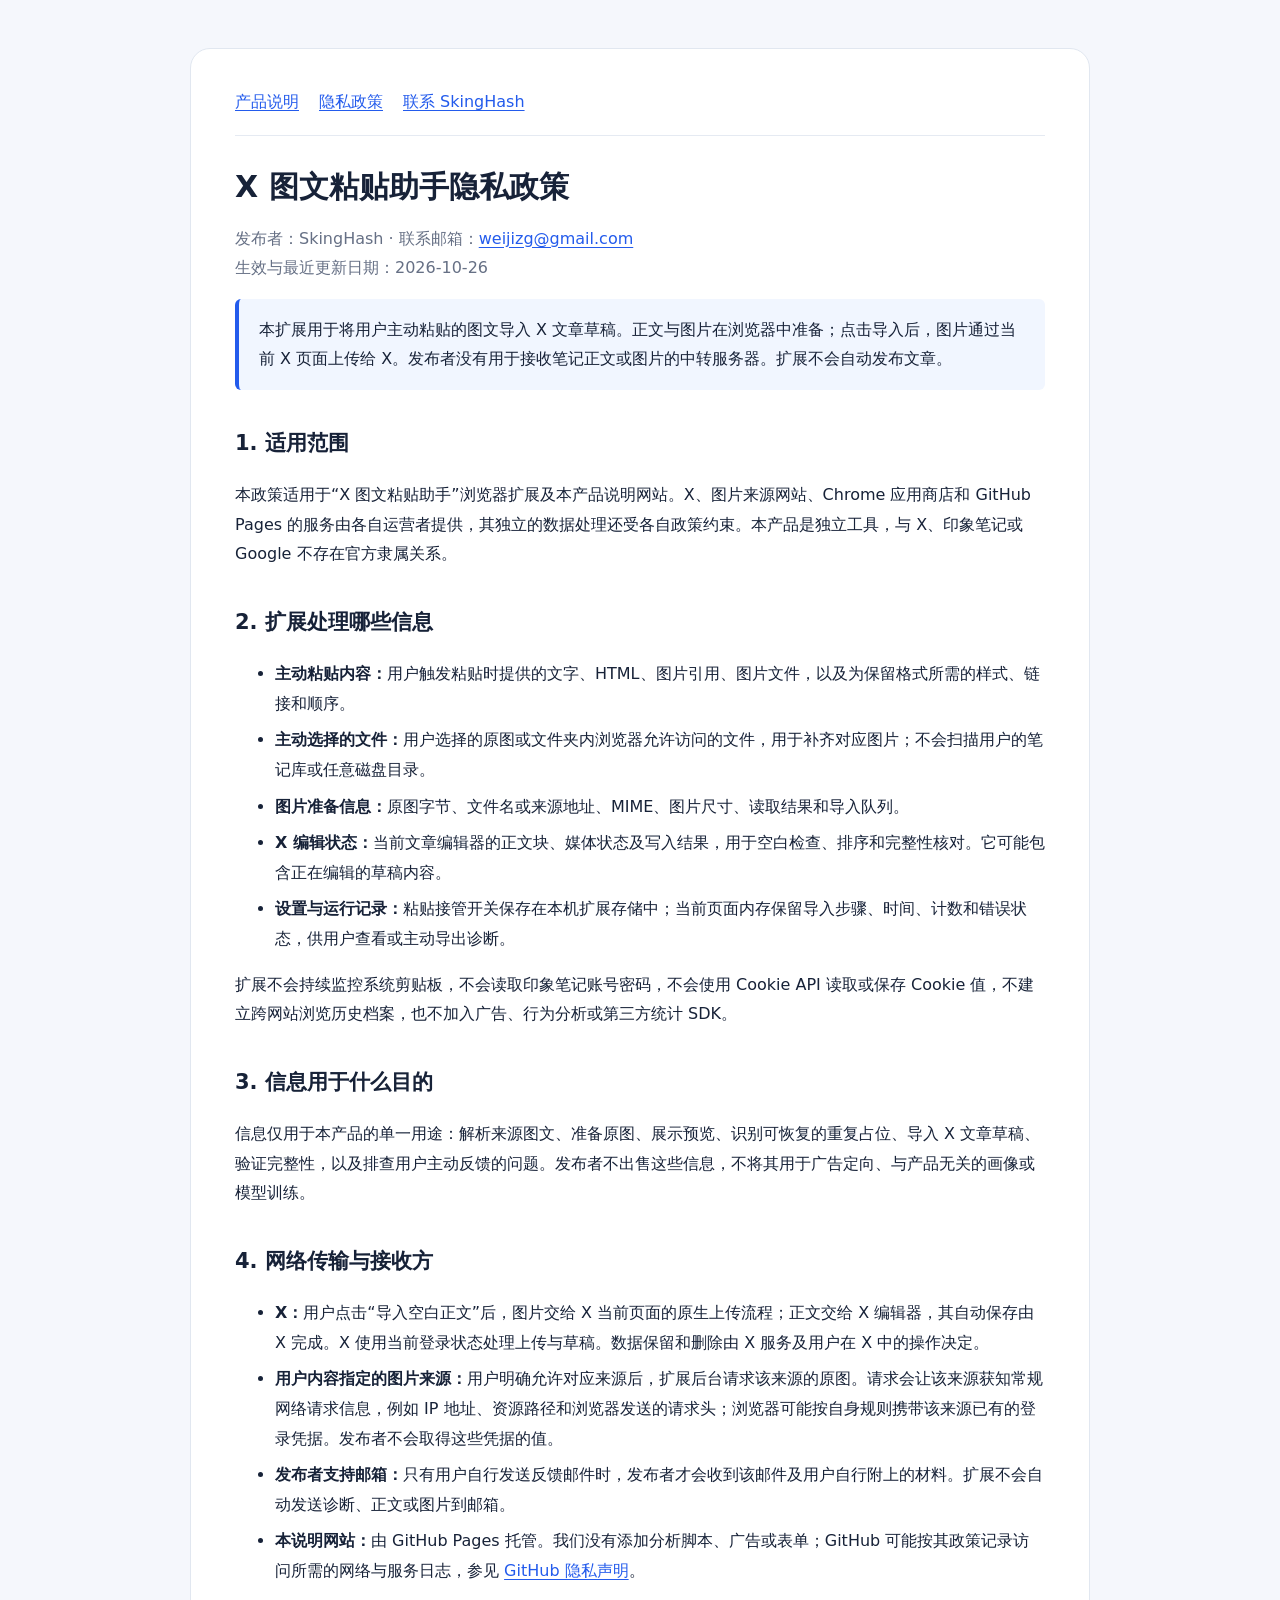
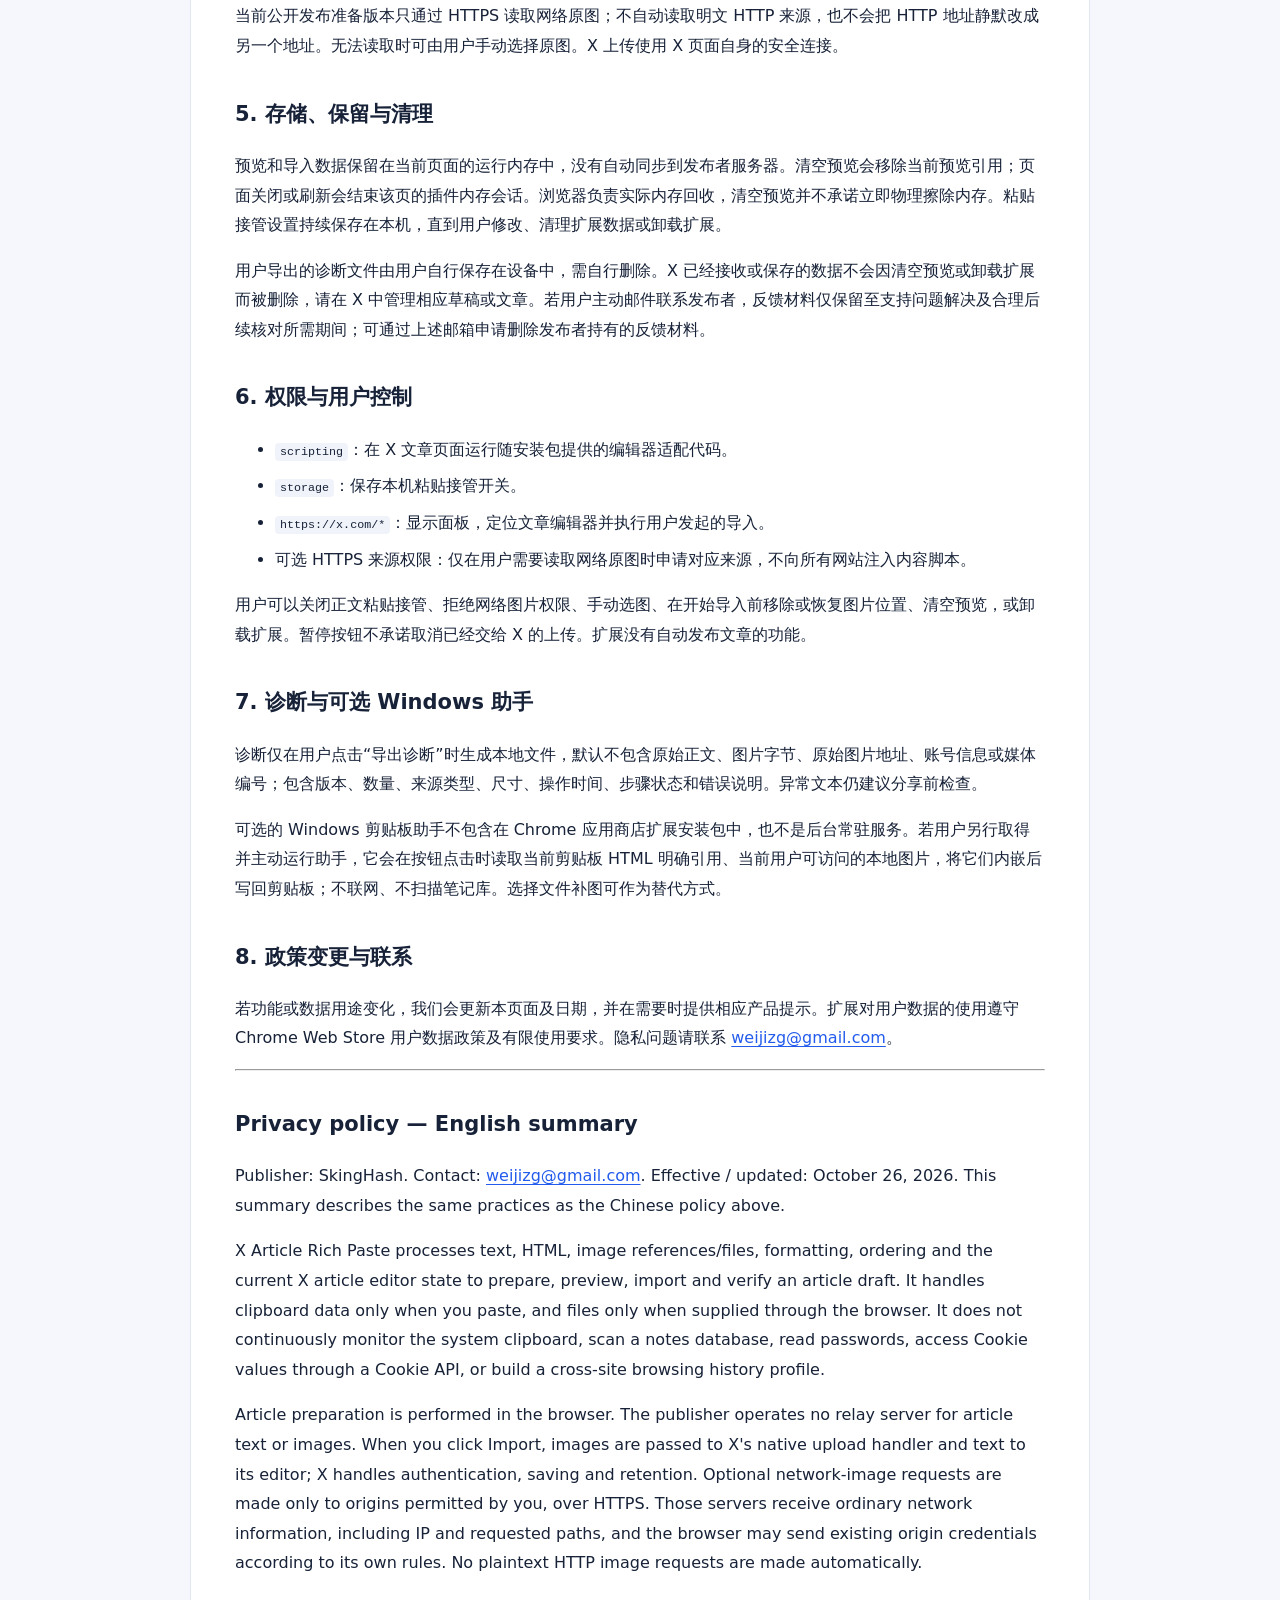
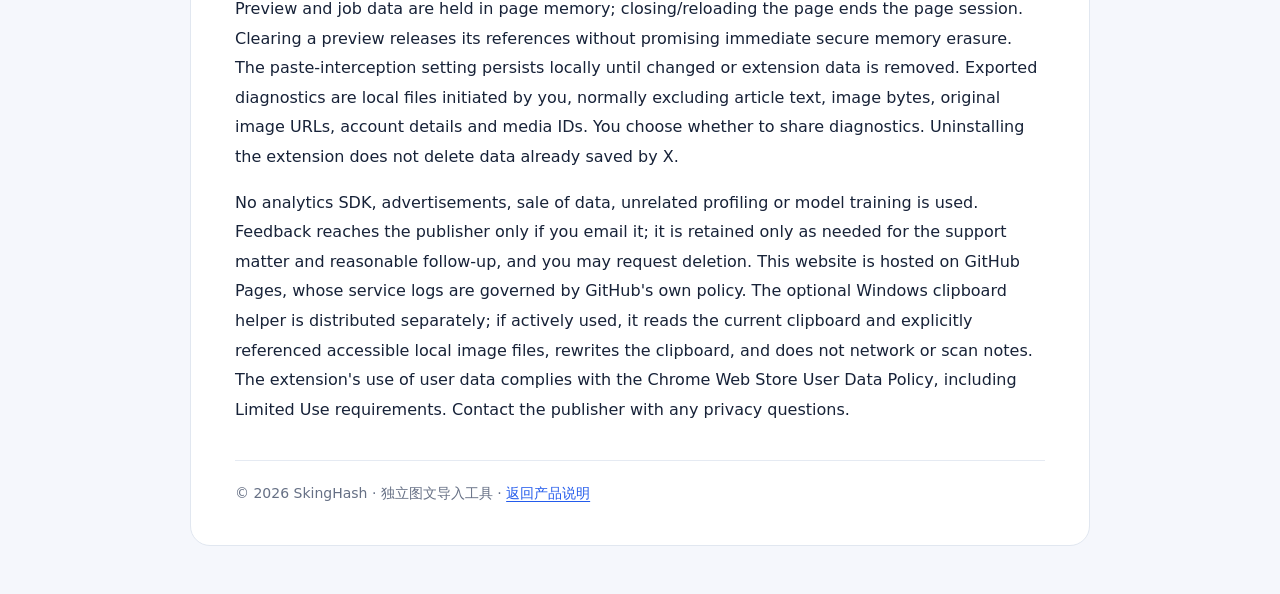
==== privacy.html @ 23a30d15 "Publish product information and privacy policy" ====
<!doctype html>
<html lang="zh-CN"><head><meta charset="utf-8"><meta name="viewport" content="width=device-width,initial-scale=1"><meta name="description" content="X 图文粘贴助手隐私政策：主动粘贴内容的处理、原图读取、向 X 上传及用户控制。"><title>隐私政策 · X 图文粘贴助手</title><link rel="stylesheet" href="site.css"></head><body><main>
<nav><a href="./">产品说明</a><a href="privacy.html" aria-current="page">隐私政策</a><a href="mailto:weijizg@gmail.com">联系 SkingHash</a></nav>
<h1>X 图文粘贴助手隐私政策</h1>
<p class="muted">发布者：SkingHash · 联系邮箱：<a href="mailto:weijizg@gmail.com">weijizg@gmail.com</a><br>生效与最近更新日期：2026-10-26</p>
<p class="note">本扩展用于将用户主动粘贴的图文导入 X 文章草稿。正文与图片在浏览器中准备；点击导入后，图片通过当前 X 页面上传给 X。发布者没有用于接收笔记正文或图片的中转服务器。扩展不会自动发布文章。</p>
<h2>1. 适用范围</h2><p>本政策适用于“X 图文粘贴助手”浏览器扩展及本产品说明网站。X、图片来源网站、Chrome 应用商店和 GitHub Pages 的服务由各自运营者提供，其独立的数据处理还受各自政策约束。本产品是独立工具，与 X、印象笔记或 Google 不存在官方隶属关系。</p>
<h2>2. 扩展处理哪些信息</h2>
<ul><li><strong>主动粘贴内容：</strong>用户触发粘贴时提供的文字、HTML、图片引用、图片文件，以及为保留格式所需的样式、链接和顺序。</li><li><strong>主动选择的文件：</strong>用户选择的原图或文件夹内浏览器允许访问的文件，用于补齐对应图片；不会扫描用户的笔记库或任意磁盘目录。</li><li><strong>图片准备信息：</strong>原图字节、文件名或来源地址、MIME、图片尺寸、读取结果和导入队列。</li><li><strong>X 编辑状态：</strong>当前文章编辑器的正文块、媒体状态及写入结果，用于空白检查、排序和完整性核对。它可能包含正在编辑的草稿内容。</li><li><strong>设置与运行记录：</strong>粘贴接管开关保存在本机扩展存储中；当前页面内存保留导入步骤、时间、计数和错误状态，供用户查看或主动导出诊断。</li></ul>
<p>扩展不会持续监控系统剪贴板，不会读取印象笔记账号密码，不会使用 Cookie API 读取或保存 Cookie 值，不建立跨网站浏览历史档案，也不加入广告、行为分析或第三方统计 SDK。</p>
<h2>3. 信息用于什么目的</h2><p>信息仅用于本产品的单一用途：解析来源图文、准备原图、展示预览、识别可恢复的重复占位、导入 X 文章草稿、验证完整性，以及排查用户主动反馈的问题。发布者不出售这些信息，不将其用于广告定向、与产品无关的画像或模型训练。</p>
<h2>4. 网络传输与接收方</h2>
<ul><li><strong>X：</strong>用户点击“导入空白正文”后，图片交给 X 当前页面的原生上传流程；正文交给 X 编辑器，其自动保存由 X 完成。X 使用当前登录状态处理上传与草稿。数据保留和删除由 X 服务及用户在 X 中的操作决定。</li><li><strong>用户内容指定的图片来源：</strong>用户明确允许对应来源后，扩展后台请求该来源的原图。请求会让该来源获知常规网络请求信息，例如 IP 地址、资源路径和浏览器发送的请求头；浏览器可能按自身规则携带该来源已有的登录凭据。发布者不会取得这些凭据的值。</li><li><strong>发布者支持邮箱：</strong>只有用户自行发送反馈邮件时，发布者才会收到该邮件及用户自行附上的材料。扩展不会自动发送诊断、正文或图片到邮箱。</li><li><strong>本说明网站：</strong>由 GitHub Pages 托管。我们没有添加分析脚本、广告或表单；GitHub 可能按其政策记录访问所需的网络与服务日志，参见 <a href="https://docs.github.com/en/site-policy/privacy-policies/github-general-privacy-statement">GitHub 隐私声明</a>。</li></ul>
<p>当前公开发布准备版本只通过 HTTPS 读取网络原图；不自动读取明文 HTTP 来源，也不会把 HTTP 地址静默改成另一个地址。无法读取时可由用户手动选择原图。X 上传使用 X 页面自身的安全连接。</p>
<h2>5. 存储、保留与清理</h2><p>预览和导入数据保留在当前页面的运行内存中，没有自动同步到发布者服务器。清空预览会移除当前预览引用；页面关闭或刷新会结束该页的插件内存会话。浏览器负责实际内存回收，清空预览并不承诺立即物理擦除内存。粘贴接管设置持续保存在本机，直到用户修改、清理扩展数据或卸载扩展。</p><p>用户导出的诊断文件由用户自行保存在设备中，需自行删除。X 已经接收或保存的数据不会因清空预览或卸载扩展而被删除，请在 X 中管理相应草稿或文章。若用户主动邮件联系发布者，反馈材料仅保留至支持问题解决及合理后续核对所需期间；可通过上述邮箱申请删除发布者持有的反馈材料。</p>
<h2>6. 权限与用户控制</h2><ul><li><code>scripting</code>：在 X 文章页面运行随安装包提供的编辑器适配代码。</li><li><code>storage</code>：保存本机粘贴接管开关。</li><li><code>https://x.com/*</code>：显示面板，定位文章编辑器并执行用户发起的导入。</li><li>可选 HTTPS 来源权限：仅在用户需要读取网络原图时申请对应来源，不向所有网站注入内容脚本。</li></ul><p>用户可以关闭正文粘贴接管、拒绝网络图片权限、手动选图、在开始导入前移除或恢复图片位置、清空预览，或卸载扩展。暂停按钮不承诺取消已经交给 X 的上传。扩展没有自动发布文章的功能。</p>
<h2>7. 诊断与可选 Windows 助手</h2><p>诊断仅在用户点击“导出诊断”时生成本地文件，默认不包含原始正文、图片字节、原始图片地址、账号信息或媒体编号；包含版本、数量、来源类型、尺寸、操作时间、步骤状态和错误说明。异常文本仍建议分享前检查。</p><p>可选的 Windows 剪贴板助手不包含在 Chrome 应用商店扩展安装包中，也不是后台常驻服务。若用户另行取得并主动运行助手，它会在按钮点击时读取当前剪贴板 HTML 明确引用、当前用户可访问的本地图片，将它们内嵌后写回剪贴板；不联网、不扫描笔记库。选择文件补图可作为替代方式。</p>
<h2>8. 政策变更与联系</h2><p>若功能或数据用途变化，我们会更新本页面及日期，并在需要时提供相应产品提示。扩展对用户数据的使用遵守 Chrome Web Store 用户数据政策及有限使用要求。隐私问题请联系 <a href="mailto:weijizg@gmail.com">weijizg@gmail.com</a>。</p>
<hr><section lang="en"><h2>Privacy policy — English summary</h2><p>Publisher: SkingHash. Contact: <a href="mailto:weijizg@gmail.com">weijizg@gmail.com</a>. Effective / updated: October 26, 2026. This summary describes the same practices as the Chinese policy above.</p><p>X Article Rich Paste processes text, HTML, image references/files, formatting, ordering and the current X article editor state to prepare, preview, import and verify an article draft. It handles clipboard data only when you paste, and files only when supplied through the browser. It does not continuously monitor the system clipboard, scan a notes database, read passwords, access Cookie values through a Cookie API, or build a cross-site browsing history profile.</p><p>Article preparation is performed in the browser. The publisher operates no relay server for article text or images. When you click Import, images are passed to X's native upload handler and text to its editor; X handles authentication, saving and retention. Optional network-image requests are made only to origins permitted by you, over HTTPS. Those servers receive ordinary network information, including IP and requested paths, and the browser may send existing origin credentials according to its own rules. No plaintext HTTP image requests are made automatically.</p><p>Preview and job data are held in page memory; closing/reloading the page ends the page session. Clearing a preview releases its references without promising immediate secure memory erasure. The paste-interception setting persists locally until changed or extension data is removed. Exported diagnostics are local files initiated by you, normally excluding article text, image bytes, original image URLs, account details and media IDs. You choose whether to share diagnostics. Uninstalling the extension does not delete data already saved by X.</p><p>No analytics SDK, advertisements, sale of data, unrelated profiling or model training is used. Feedback reaches the publisher only if you email it; it is retained only as needed for the support matter and reasonable follow-up, and you may request deletion. This website is hosted on GitHub Pages, whose service logs are governed by GitHub's own policy. The optional Windows clipboard helper is distributed separately; if actively used, it reads the current clipboard and explicitly referenced accessible local image files, rewrites the clipboard, and does not network or scan notes. The extension's use of user data complies with the Chrome Web Store User Data Policy, including Limited Use requirements. Contact the publisher with any privacy questions.</p></section>
<footer>© 2026 SkingHash · 独立图文导入工具 · <a href="./">返回产品说明</a></footer>
</main></body></html>
---- site.css ----
:root{font-family:system-ui,-apple-system,"Segoe UI","Microsoft YaHei",sans-serif;color:#172238;background:#f5f7fc;line-height:1.85}*{box-sizing:border-box}body{margin:0}main{max-width:900px;margin:48px auto;padding:38px 44px;background:white;border:1px solid #e1e7f0;border-radius:20px}a{color:#235bec;text-underline-offset:3px}nav{display:flex;gap:20px;flex-wrap:wrap;border-bottom:1px solid #e5eaf2;padding-bottom:18px;margin-bottom:30px}h1{font-size:30px;line-height:1.4;margin:12px 0}h2{font-size:21px;margin-top:34px}h3{font-size:17px}.muted{color:#667085}.note{padding:16px 20px;border-left:4px solid #235bec;background:#f1f6ff;border-radius:6px}li{margin:7px 0}footer{margin-top:36px;border-top:1px solid #e5eaf2;padding-top:20px;color:#667085;font-size:14px}table{border-collapse:collapse;width:100%;font-size:14px}td,th{border:1px solid #dce3ed;padding:10px;text-align:left;vertical-align:top}code{font-size:.9em;background:#f0f3f9;padding:2px 5px;border-radius:4px}@media(max-width:640px){main{margin:14px;padding:24px 20px}h1{font-size:25px}}
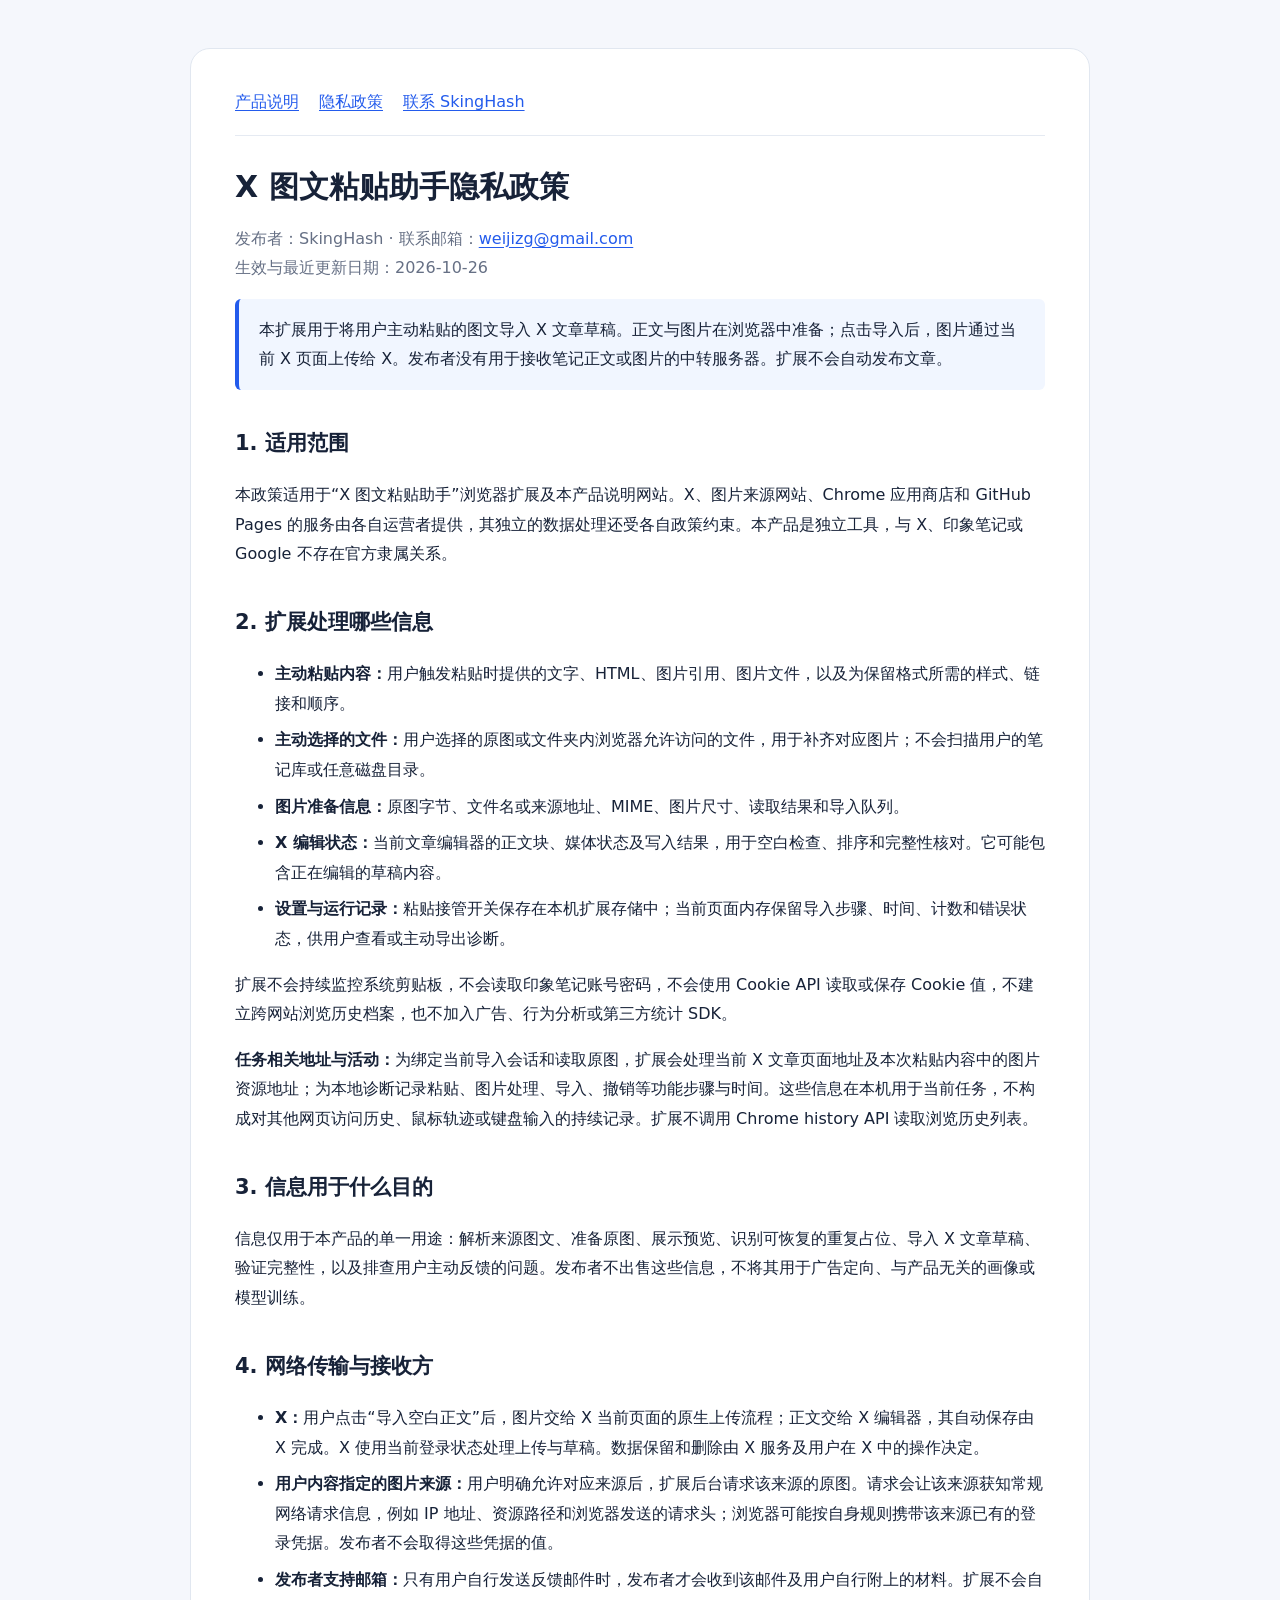
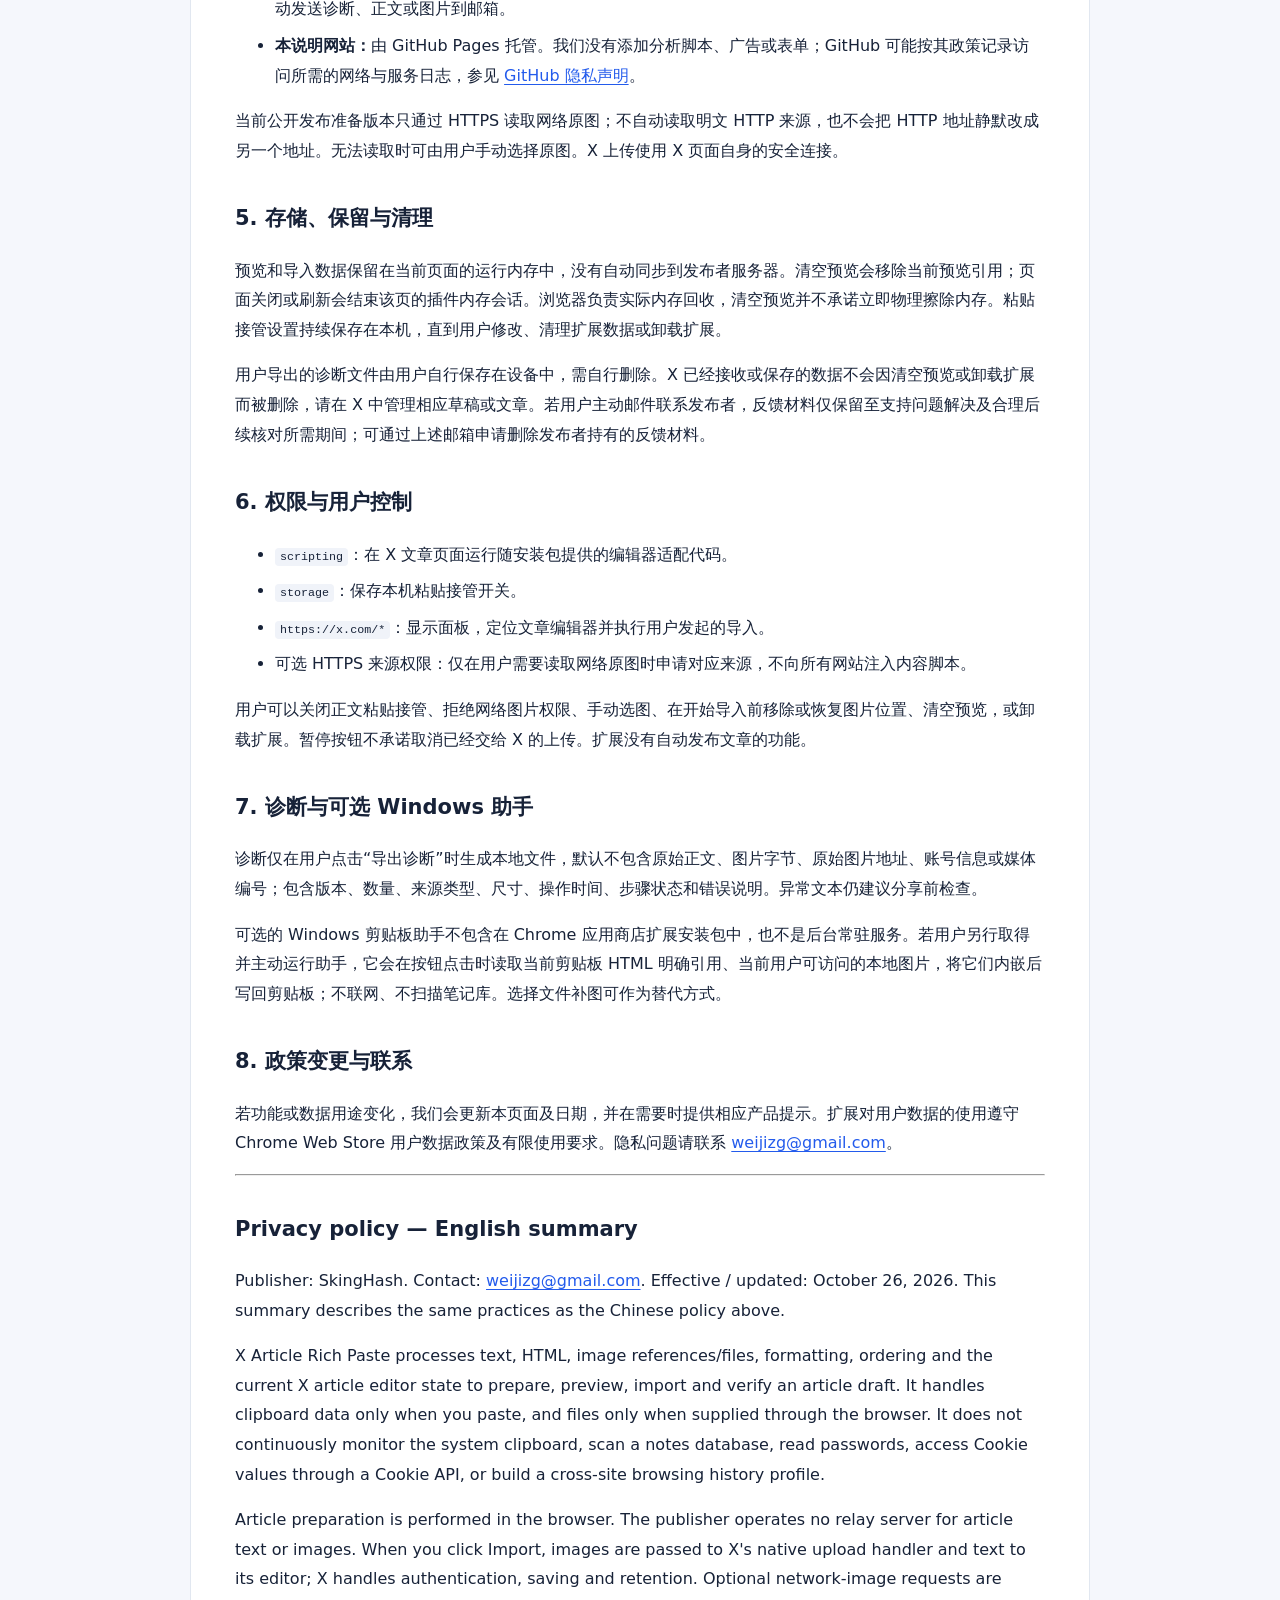
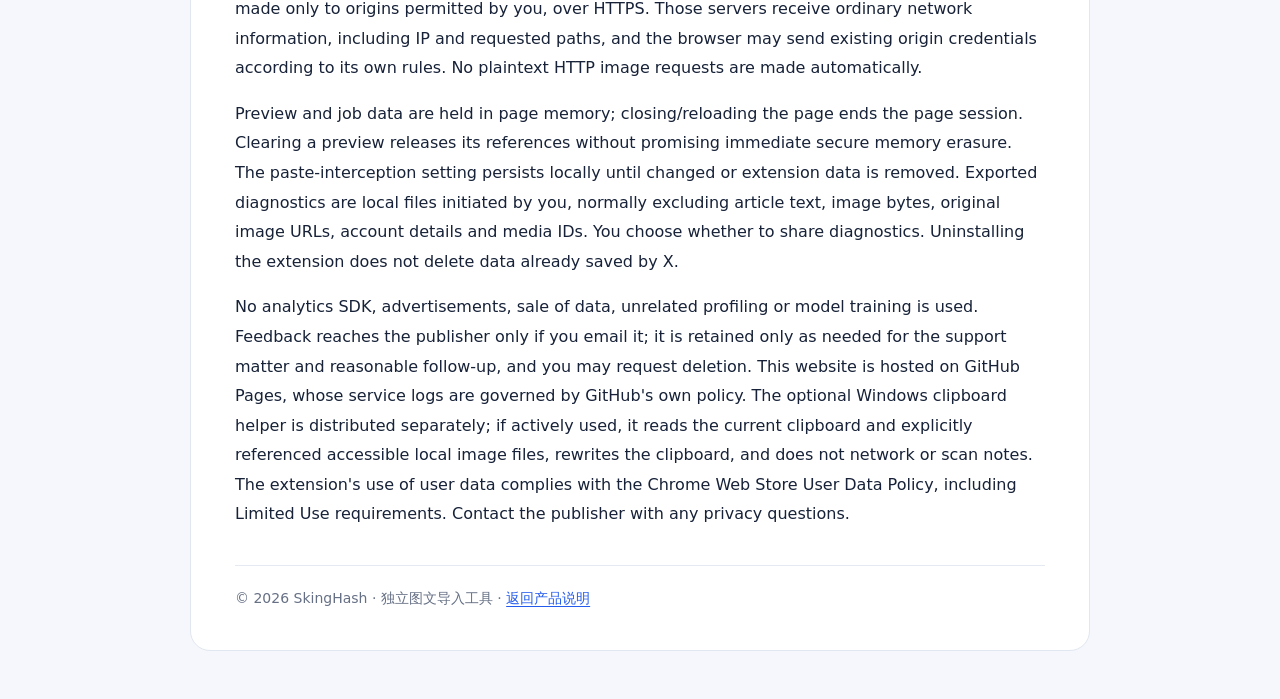
==== commit 66205616: "Clarify task-related URLs and local diagnostic activity" ====
--- a/privacy.html
+++ b/privacy.html
@@ -8,6 +8,7 @@
 <h2>2. 扩展处理哪些信息</h2>
 <ul><li><strong>主动粘贴内容：</strong>用户触发粘贴时提供的文字、HTML、图片引用、图片文件，以及为保留格式所需的样式、链接和顺序。</li><li><strong>主动选择的文件：</strong>用户选择的原图或文件夹内浏览器允许访问的文件，用于补齐对应图片；不会扫描用户的笔记库或任意磁盘目录。</li><li><strong>图片准备信息：</strong>原图字节、文件名或来源地址、MIME、图片尺寸、读取结果和导入队列。</li><li><strong>X 编辑状态：</strong>当前文章编辑器的正文块、媒体状态及写入结果，用于空白检查、排序和完整性核对。它可能包含正在编辑的草稿内容。</li><li><strong>设置与运行记录：</strong>粘贴接管开关保存在本机扩展存储中；当前页面内存保留导入步骤、时间、计数和错误状态，供用户查看或主动导出诊断。</li></ul>
 <p>扩展不会持续监控系统剪贴板，不会读取印象笔记账号密码，不会使用 Cookie API 读取或保存 Cookie 值，不建立跨网站浏览历史档案，也不加入广告、行为分析或第三方统计 SDK。</p>
+<p><strong>任务相关地址与活动：</strong>为绑定当前导入会话和读取原图，扩展会处理当前 X 文章页面地址及本次粘贴内容中的图片资源地址；为本地诊断记录粘贴、图片处理、导入、撤销等功能步骤与时间。这些信息在本机用于当前任务，不构成对其他网页访问历史、鼠标轨迹或键盘输入的持续记录。扩展不调用 Chrome history API 读取浏览历史列表。</p>
 <h2>3. 信息用于什么目的</h2><p>信息仅用于本产品的单一用途：解析来源图文、准备原图、展示预览、识别可恢复的重复占位、导入 X 文章草稿、验证完整性，以及排查用户主动反馈的问题。发布者不出售这些信息，不将其用于广告定向、与产品无关的画像或模型训练。</p>
 <h2>4. 网络传输与接收方</h2>
 <ul><li><strong>X：</strong>用户点击“导入空白正文”后，图片交给 X 当前页面的原生上传流程；正文交给 X 编辑器，其自动保存由 X 完成。X 使用当前登录状态处理上传与草稿。数据保留和删除由 X 服务及用户在 X 中的操作决定。</li><li><strong>用户内容指定的图片来源：</strong>用户明确允许对应来源后，扩展后台请求该来源的原图。请求会让该来源获知常规网络请求信息，例如 IP 地址、资源路径和浏览器发送的请求头；浏览器可能按自身规则携带该来源已有的登录凭据。发布者不会取得这些凭据的值。</li><li><strong>发布者支持邮箱：</strong>只有用户自行发送反馈邮件时，发布者才会收到该邮件及用户自行附上的材料。扩展不会自动发送诊断、正文或图片到邮箱。</li><li><strong>本说明网站：</strong>由 GitHub Pages 托管。我们没有添加分析脚本、广告或表单；GitHub 可能按其政策记录访问所需的网络与服务日志，参见 <a href="https://docs.github.com/en/site-policy/privacy-policies/github-general-privacy-statement">GitHub 隐私声明</a>。</li></ul>
